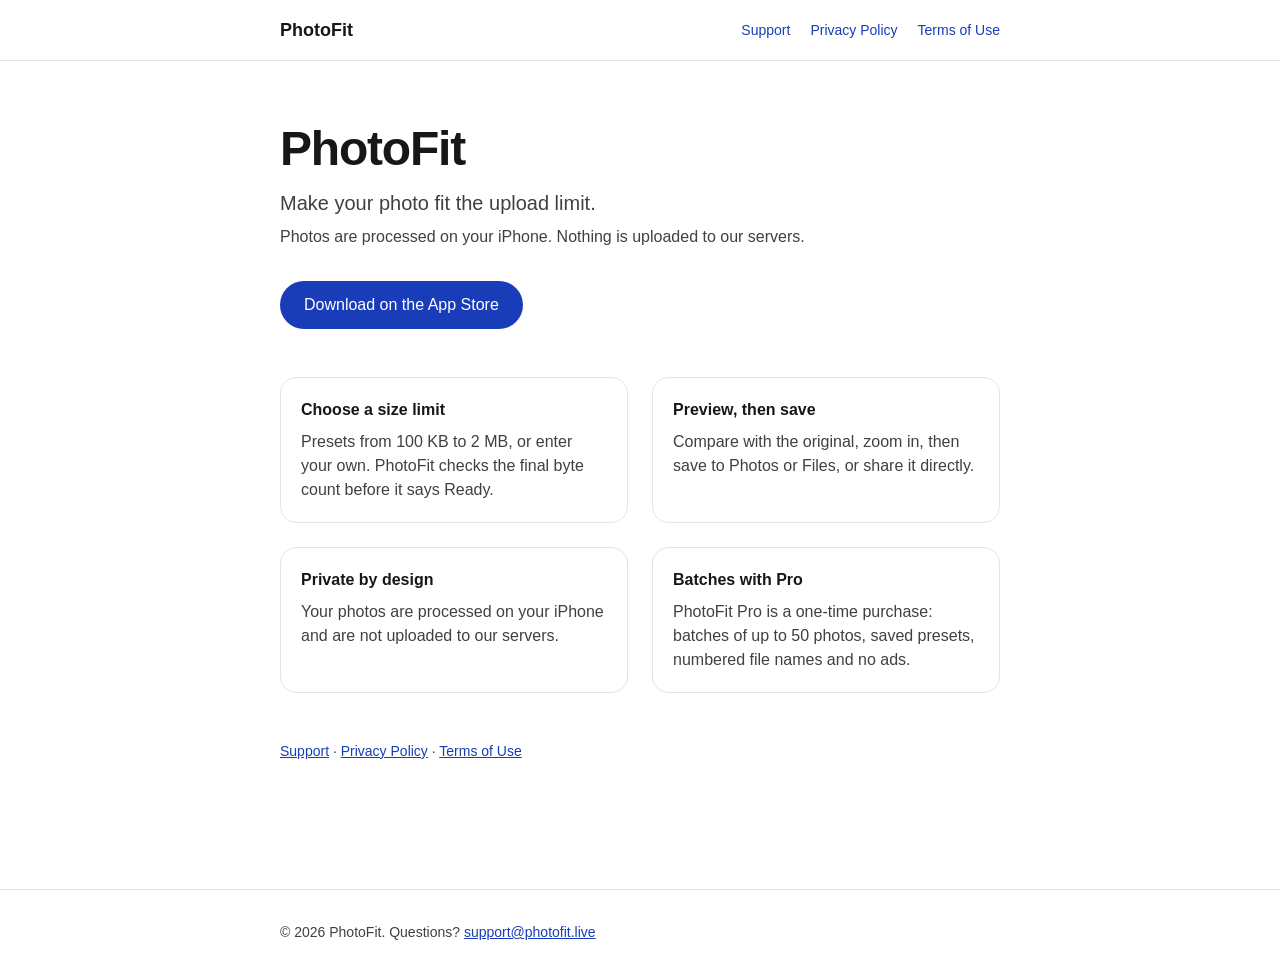
==== index.html @ 5aebe839 "chore: publish PhotoFit site from photofit@7868406 (chore/admob-production)" ====
<!DOCTYPE html><html lang="en"><head><meta charSet="utf-8"/><meta name="viewport" content="width=device-width, initial-scale=1"/><link rel="stylesheet" href="/_next/static/chunks/2-iamkh0mepej.css" data-precedence="next"/><link rel="preload" as="script" fetchPriority="low" href="/_next/static/chunks/310vm2bl3xxpt.js"/><script src="/_next/static/chunks/19mx3mg6lkumu.js" async=""></script><script src="/_next/static/chunks/1rj7ns8rte9vc.js" async=""></script><script src="/_next/static/chunks/0erpg4rnzkm4w.js" async=""></script><script src="/_next/static/chunks/turbopack-1g4yvkg6ged8k.js" async=""></script><script src="/_next/static/chunks/1mpnoxox0-4cg.js" async=""></script><title>PhotoFit — Resize &amp; Compress</title><meta name="description" content="Resize and compress photos on your iPhone to fit any upload limit. Processed on your device."/><script src="/_next/static/chunks/0cz1d0mv5g_q7.js" noModule=""></script></head><body class="bg-white text-neutral-900 antialiased"><div hidden=""><!--$--><!--/$--></div><header class="border-b border-neutral-200"><nav aria-label="Main" class="mx-auto flex max-w-3xl flex-wrap items-center justify-between gap-x-8 gap-y-2 px-6 py-4"><a class="text-lg font-semibold" href="/">PhotoFit</a><ul class="flex flex-wrap gap-x-5 gap-y-1 text-sm"><li><a class="whitespace-nowrap text-blue-800 underline-offset-4 hover:underline" href="/support/">Support</a></li><li><a class="whitespace-nowrap text-blue-800 underline-offset-4 hover:underline" href="/privacy/">Privacy Policy</a></li><li><a class="whitespace-nowrap text-blue-800 underline-offset-4 hover:underline" href="/terms/">Terms of Use</a></li></ul></nav></header><main class="mx-auto max-w-3xl px-6 py-16"><h1 class="text-5xl font-semibold tracking-tight">PhotoFit</h1><p class="mt-4 text-xl text-neutral-700">Make your photo fit the upload limit.</p><p class="mt-2 text-neutral-700">Photos are processed on your iPhone. Nothing is uploaded to our servers.</p><a href="https://apps.apple.com/" class="mt-8 inline-block rounded-full bg-blue-800 px-6 py-3 font-medium text-white hover:bg-blue-900">Download on the App Store</a><ul class="mt-12 grid gap-6 sm:grid-cols-2"><li class="rounded-2xl border border-neutral-200 p-5"><h2 class="font-semibold">Choose a size limit</h2><p class="mt-2 text-neutral-700">Presets from 100 KB to 2 MB, or enter your own. PhotoFit checks the final byte count before it says Ready.</p></li><li class="rounded-2xl border border-neutral-200 p-5"><h2 class="font-semibold">Preview, then save</h2><p class="mt-2 text-neutral-700">Compare with the original, zoom in, then save to Photos or Files, or share it directly.</p></li><li class="rounded-2xl border border-neutral-200 p-5"><h2 class="font-semibold">Private by design</h2><p class="mt-2 text-neutral-700">Your photos are processed on your iPhone and are not uploaded to our servers.</p></li><li class="rounded-2xl border border-neutral-200 p-5"><h2 class="font-semibold">Batches with Pro</h2><p class="mt-2 text-neutral-700">PhotoFit Pro is a one-time purchase: batches of up to 50 photos, saved presets, numbered file names and no ads.</p></li></ul><p class="mt-12 text-sm text-neutral-700"><a class="text-blue-800 underline" href="/support/">Support</a> ·<!-- --> <a class="text-blue-800 underline" href="/privacy/">Privacy Policy</a> ·<!-- --> <a class="text-blue-800 underline" href="/terms/">Terms of Use</a></p></main><!--$--><!--/$--><footer class="mt-16 border-t border-neutral-200"><div class="mx-auto max-w-3xl px-6 py-8 text-sm text-neutral-700"><p>© 2026 <!-- -->PhotoFit<!-- -->. Questions?<!-- --> <a href="mailto:support@photofit.live" class="text-blue-800 underline">support@photofit.live</a></p></div></footer><script src="/_next/static/chunks/310vm2bl3xxpt.js" id="_R_" async=""></script><script>(self.__next_f=self.__next_f||[]).push([0])</script><script>self.__next_f.push([1,"1:\"$Sreact.fragment\"\n2:I[22016,[\"/_next/static/chunks/1mpnoxox0-4cg.js\"],\"\"]\n3:I[39756,[\"/_next/static/chunks/1mpnoxox0-4cg.js\"],\"default\"]\n4:I[37457,[\"/_next/static/chunks/1mpnoxox0-4cg.js\"],\"default\"]\na:I[68027,[\"/_next/static/chunks/1mpnoxox0-4cg.js\"],\"default\",1]\n:HL[\"/_next/static/chunks/2-iamkh0mepej.css\",\"style\"]\n"])</script><script>self.__next_f.push([1,"0:{\"P\":null,\"c\":[\"\",\"\"],\"q\":\"\",\"i\":false,\"f\":[[[\"\",{\"children\":[\"__PAGE__\",{},\"$undefined\",\"$undefined\",4608]},\"$undefined\",\"$undefined\",4624],[[\"$\",\"$1\",\"c\",{\"children\":[[[\"$\",\"link\",\"0\",{\"rel\":\"stylesheet\",\"href\":\"/_next/static/chunks/2-iamkh0mepej.css\",\"precedence\":\"next\",\"crossOrigin\":\"$undefined\",\"nonce\":\"$undefined\"}],[\"$\",\"script\",\"script-0\",{\"src\":\"/_next/static/chunks/1mpnoxox0-4cg.js\",\"async\":true,\"nonce\":\"$undefined\"}]],[\"$\",\"html\",null,{\"lang\":\"en\",\"children\":[\"$\",\"body\",null,{\"className\":\"bg-white text-neutral-900 antialiased\",\"children\":[[\"$\",\"header\",null,{\"className\":\"border-b border-neutral-200\",\"children\":[\"$\",\"nav\",null,{\"aria-label\":\"Main\",\"className\":\"mx-auto flex max-w-3xl flex-wrap items-center justify-between gap-x-8 gap-y-2 px-6 py-4\",\"children\":[[\"$\",\"$L2\",null,{\"href\":\"/\",\"className\":\"text-lg font-semibold\",\"children\":\"PhotoFit\"}],[\"$\",\"ul\",null,{\"className\":\"flex flex-wrap gap-x-5 gap-y-1 text-sm\",\"children\":[[\"$\",\"li\",null,{\"children\":[\"$\",\"$L2\",null,{\"href\":\"/support/\",\"className\":\"whitespace-nowrap text-blue-800 underline-offset-4 hover:underline\",\"children\":\"Support\"}]}],[\"$\",\"li\",null,{\"children\":[\"$\",\"$L2\",null,{\"href\":\"/privacy/\",\"className\":\"whitespace-nowrap text-blue-800 underline-offset-4 hover:underline\",\"children\":\"Privacy Policy\"}]}],[\"$\",\"li\",null,{\"children\":[\"$\",\"$L2\",null,{\"href\":\"/terms/\",\"className\":\"whitespace-nowrap text-blue-800 underline-offset-4 hover:underline\",\"children\":\"Terms of Use\"}]}]]}]]}]}],[\"$\",\"$L3\",null,{\"parallelRouterKey\":\"children\",\"error\":\"$undefined\",\"errorStyles\":\"$undefined\",\"errorScripts\":\"$undefined\",\"template\":[\"$\",\"$L4\",null,{}],\"templateStyles\":\"$undefined\",\"templateScripts\":\"$undefined\",\"notFound\":[[[\"$\",\"title\",null,{\"children\":\"404: This page could not be found.\"}],[\"$\",\"div\",null,{\"style\":{\"fontFamily\":\"system-ui,\\\"Segoe UI\\\",Roboto,Helvetica,Arial,sans-serif,\\\"Apple Color Emoji\\\",\\\"Segoe UI Emoji\\\"\",\"height\":\"100vh\",\"textAlign\":\"center\",\"display\":\"flex\",\"flexDirection\":\"column\",\"alignItems\":\"center\",\"justifyContent\":\"center\"},\"children\":[\"$\",\"div\",null,{\"children\":[[\"$\",\"style\",null,{\"dangerouslySetInnerHTML\":{\"__html\":\"body{color:#000;background:#fff;margin:0}.next-error-h1{border-right:1px solid rgba(0,0,0,.3)}@media (prefers-color-scheme:dark){body{color:#fff;background:#000}.next-error-h1{border-right:1px solid rgba(255,255,255,.3)}}\"}}],[\"$\",\"h1\",null,{\"className\":\"next-error-h1\",\"style\":{\"display\":\"inline-block\",\"margin\":\"0 20px 0 0\",\"padding\":\"0 23px 0 0\",\"fontSize\":24,\"fontWeight\":500,\"verticalAlign\":\"top\",\"lineHeight\":\"49px\"},\"children\":404}],[\"$\",\"div\",null,{\"style\":{\"display\":\"inline-block\"},\"children\":[\"$\",\"h2\",null,{\"style\":{\"fontSize\":14,\"fontWeight\":400,\"lineHeight\":\"49px\",\"margin\":0},\"children\":\"This page could not be found.\"}]}]]}]}]],[]],\"forbidden\":\"$undefined\",\"unauthorized\":\"$undefined\"}],[\"$\",\"footer\",null,{\"className\":\"mt-16 border-t border-neutral-200\",\"children\":[\"$\",\"div\",null,{\"className\":\"mx-auto max-w-3xl px-6 py-8 text-sm text-neutral-700\",\"children\":[\"$\",\"p\",null,{\"children\":[\"© 2026 \",\"PhotoFit\",\". Questions?\",\" \",[\"$\",\"a\",null,{\"href\":\"mailto:support@photofit.live\",\"className\":\"text-blue-800 underline\",\"children\":\"support@photofit.live\"}]]}]}]}]]}]}]]}],{\"children\":[[\"$\",\"$1\",\"c\",{\"children\":[[\"$\",\"main\",null,{\"className\":\"mx-auto max-w-3xl px-6 py-16\",\"children\":[[\"$\",\"h1\",null,{\"className\":\"text-5xl font-semibold tracking-tight\",\"children\":\"PhotoFit\"}],[\"$\",\"p\",null,{\"className\":\"mt-4 text-xl text-neutral-700\",\"children\":\"Make your photo fit the upload limit.\"}],[\"$\",\"p\",null,{\"className\":\"mt-2 text-neutral-700\",\"children\":\"Photos are processed on your iPhone. Nothing is uploaded to our servers.\"}],[\"$\",\"a\",null,{\"href\":\"https://apps.apple.com/\",\"className\":\"mt-8 inline-block rounded-full bg-blue-800 px-6 py-3 font-medium text-white hover:bg-blue-900\",\"children\":\"Download on the App Store\"}],[\"$\",\"ul\",null,{\"className\":\"mt-12 grid gap-6 sm:grid-cols-2\",\"children\":[[\"$\",\"li\",\"Choose a size limit\",{\"className\":\"rounded-2xl border border-neutral-200 p-5\",\"children\":[[\"$\",\"h2\",null,{\"className\":\"font-semibold\",\"children\":\"Choose a size limit\"}],[\"$\",\"p\",null,{\"className\":\"mt-2 text-neutral-700\",\"children\":\"Presets from 100 KB to 2 MB, or enter your own. PhotoFit checks the final byte count before it says Ready.\"}]]}],[\"$\",\"li\",\"Preview, then save\",{\"className\":\"rounded-2xl border border-neutral-200 p-5\",\"children\":[[\"$\",\"h2\",null,{\"className\":\"font-semibold\",\"children\":\"Preview, then save\"}],[\"$\",\"p\",null,{\"className\":\"mt-2 text-neutral-700\",\"children\":\"Compare with the original, zoom in, then save to Photos or Files, or share it directly.\"}]]}],\"$L5\",\"$L6\"]}],\"$L7\"]}],null,\"$L8\"]}],{},null,false,null]},null,false,null],\"$L9\",false]],\"m\":\"$undefined\",\"G\":[\"$a\",[\"$Lb\"]],\"S\":true,\"h\":null,\"r\":\"$undefined\",\"s\":\"$undefined\",\"a\":\"$undefined\",\"l\":\"$undefined\",\"p\":\"$undefined\",\"d\":\"$undefined\",\"b\":\"gCRWqTTCzWtwQ7Av2zcDc\"}\n"])</script><script>self.__next_f.push([1,"c:I[97367,[\"/_next/static/chunks/1mpnoxox0-4cg.js\"],\"OutletBoundary\"]\nd:\"$Sreact.suspense\"\nf:I[97367,[\"/_next/static/chunks/1mpnoxox0-4cg.js\"],\"ViewportBoundary\"]\n11:I[97367,[\"/_next/static/chunks/1mpnoxox0-4cg.js\"],\"MetadataBoundary\"]\n5:[\"$\",\"li\",\"Private by design\",{\"className\":\"rounded-2xl border border-neutral-200 p-5\",\"children\":[[\"$\",\"h2\",null,{\"className\":\"font-semibold\",\"children\":\"Private by design\"}],[\"$\",\"p\",null,{\"className\":\"mt-2 text-neutral-700\",\"children\":\"Your photos are processed on your iPhone and are not uploaded to our servers.\"}]]}]\n6:[\"$\",\"li\",\"Batches with Pro\",{\"className\":\"rounded-2xl border border-neutral-200 p-5\",\"children\":[[\"$\",\"h2\",null,{\"className\":\"font-semibold\",\"children\":\"Batches with Pro\"}],[\"$\",\"p\",null,{\"className\":\"mt-2 text-neutral-700\",\"children\":\"PhotoFit Pro is a one-time purchase: batches of up to 50 photos, saved presets, numbered file names and no ads.\"}]]}]\n7:[\"$\",\"p\",null,{\"className\":\"mt-12 text-sm text-neutral-700\",\"children\":[[\"$\",\"$L2\",null,{\"href\":\"/support/\",\"className\":\"text-blue-800 underline\",\"children\":\"Support\"}],\" ·\",\" \",[\"$\",\"$L2\",null,{\"href\":\"/privacy/\",\"className\":\"text-blue-800 underline\",\"children\":\"Privacy Policy\"}],\" ·\",\" \",[\"$\",\"$L2\",null,{\"href\":\"/terms/\",\"className\":\"text-blue-800 underline\",\"children\":\"Terms of Use\"}]]}]\n8:[\"$\",\"$Lc\",null,{\"children\":[\"$\",\"$d\",null,{\"name\":\"Next.MetadataOutlet\",\"children\":\"$@e\"}]}]\n9:[\"$\",\"$1\",\"h\",{\"children\":[null,[\"$\",\"$Lf\",null,{\"children\":\"$L10\"}],[\"$\",\"div\",null,{\"hidden\":true,\"children\":[\"$\",\"$L11\",null,{\"children\":[\"$\",\"$d\",null,{\"name\":\"Next.Metadata\",\"children\":\"$L12\"}]}]}],null]}]\nb:[\"$\",\"link\",\"0\",{\"rel\":\"stylesheet\",\"href\":\"/_next/static/chunks/2-iamkh0mepej.css\",\"precedence\":\"next\",\"crossOrigin\":\"$undefined\",\"nonce\":\"$undefined\"}]\n"])</script><script>self.__next_f.push([1,"10:[[\"$\",\"meta\",\"0\",{\"charSet\":\"utf-8\"}],[\"$\",\"meta\",\"1\",{\"name\":\"viewport\",\"content\":\"width=device-width, initial-scale=1\"}]]\n"])</script><script>self.__next_f.push([1,"e:null\n12:[[\"$\",\"title\",\"0\",{\"children\":\"PhotoFit — Resize \u0026 Compress\"}],[\"$\",\"meta\",\"1\",{\"name\":\"description\",\"content\":\"Resize and compress photos on your iPhone to fit any upload limit. Processed on your device.\"}]]\n"])</script></body></html>
---- _next/static/chunks/2-iamkh0mepej.css ----
@layer properties{@supports (((-webkit-hyphens:none)) and (not (margin-trim:inline))) or ((-moz-orient:inline) and (not (color:rgb(from red r g b)))){*,:before,:after,::backdrop{--tw-space-y-reverse:0;--tw-border-style:solid;--tw-leading:initial;--tw-font-weight:initial;--tw-tracking:initial}}}@layer theme{:root,:host{--font-sans:-apple-system, BlinkMacSystemFont, "Segoe UI", Roboto, "Helvetica Neue", "Noto Sans", Arial, sans-serif, "Apple Color Emoji", "Segoe UI Emoji", "Segoe UI Symbol", "Noto Color Emoji";--font-mono:ui-monospace, SFMono-Regular, Menlo, Monaco, Consolas, "Liberation Mono", "Courier New", monospace;--color-blue-800:#193cb8;--color-blue-900:#1c398e;--color-neutral-200:#e5e5e5;--color-neutral-700:#404040;--color-neutral-900:#171717;--color-white:#fff;--spacing:.25rem;--container-3xl:48rem;--text-sm:.875rem;--text-sm--line-height:calc(1.25 / .875);--text-lg:1.125rem;--text-lg--line-height:calc(1.75 / 1.125);--text-xl:1.25rem;--text-xl--line-height:calc(1.75 / 1.25);--text-3xl:1.875rem;--text-3xl--line-height:calc(2.25 / 1.875);--text-5xl:3rem;--text-5xl--line-height:1;--font-weight-medium:500;--font-weight-semibold:600;--tracking-tight:-.025em;--leading-relaxed:1.625;--radius-2xl:1rem;--default-font-family:var(--font-sans);--default-mono-font-family:var(--font-mono)}@supports (color:lab(0% 0 0)){:root,:host{--color-blue-800:lab(30.2514% 27.7853 -70.2699);--color-blue-900:lab(26.1542% 15.7545 -51.5504);--color-neutral-200:lab(90.952% 0 -.0000119209);--color-neutral-700:lab(27.036% 0 0);--color-neutral-900:lab(7.78201% -.0000149012 0)}}}@layer base{*,:after,:before,::backdrop{box-sizing:border-box;border:0 solid;margin:0;padding:0}::file-selector-button{box-sizing:border-box;border:0 solid;margin:0;padding:0}html,:host{-webkit-text-size-adjust:100%;tab-size:4;line-height:1.5;font-family:var(--default-font-family,-apple-system, BlinkMacSystemFont, "Segoe UI", Roboto, "Helvetica Neue", "Noto Sans", Arial, sans-serif, "Apple Color Emoji", "Segoe UI Emoji", "Segoe UI Symbol", "Noto Color Emoji");font-feature-settings:var(--default-font-feature-settings,normal);font-variation-settings:var(--default-font-variation-settings,normal);-webkit-tap-highlight-color:transparent}hr{height:0;color:inherit;border-top-width:1px}abbr:where([title]){-webkit-text-decoration:underline dotted;text-decoration:underline dotted}h1,h2,h3,h4,h5,h6{font-size:inherit;font-weight:inherit}a{color:inherit;-webkit-text-decoration:inherit;-webkit-text-decoration:inherit;-webkit-text-decoration:inherit;-webkit-text-decoration:inherit;text-decoration:inherit}b,strong{font-weight:bolder}code,kbd,samp,pre{font-family:var(--default-mono-font-family,ui-monospace, SFMono-Regular, Menlo, Monaco, Consolas, "Liberation Mono", "Courier New", monospace);font-feature-settings:var(--default-mono-font-feature-settings,normal);font-variation-settings:var(--default-mono-font-variation-settings,normal);font-size:1em}small{font-size:80%}sub,sup{vertical-align:baseline;font-size:75%;line-height:0;position:relative}sub{bottom:-.25em}sup{top:-.5em}table{text-indent:0;border-color:inherit;border-collapse:collapse}:-moz-focusring:where(:not(iframe)){outline:auto}progress{vertical-align:baseline}summary{display:list-item}ol,ul,menu{list-style:none}img,svg,video,canvas,audio,iframe,embed,object{vertical-align:middle;display:block}img,video{max-width:100%;height:auto}button,input,select,optgroup,textarea{font:inherit;font-feature-settings:inherit;font-variation-settings:inherit;letter-spacing:inherit;color:inherit;opacity:1;background-color:#0000;border-radius:0}::file-selector-button{font:inherit;font-feature-settings:inherit;font-variation-settings:inherit;letter-spacing:inherit;color:inherit;opacity:1;background-color:#0000;border-radius:0}:where(select:is([multiple],[size])) optgroup{font-weight:bolder}:where(select:is([multiple],[size])) optgroup option{padding-inline-start:20px}::file-selector-button{margin-inline-end:4px}::placeholder{opacity:1}@supports (not ((-webkit-appearance:-apple-pay-button))) or (contain-intrinsic-size:1px){::placeholder{color:currentColor}@supports (color:color-mix(in lab, red, red)){::placeholder{color:color-mix(in oklab, currentcolor 50%, transparent)}}}textarea{resize:vertical}::-webkit-search-decoration{-webkit-appearance:none}::-webkit-date-and-time-value{min-height:1lh;text-align:inherit}::-webkit-datetime-edit{display:inline-flex}::-webkit-datetime-edit-fields-wrapper{padding:0}::-webkit-datetime-edit{padding-block:0}::-webkit-datetime-edit-year-field{padding-block:0}::-webkit-datetime-edit-month-field{padding-block:0}::-webkit-datetime-edit-day-field{padding-block:0}::-webkit-datetime-edit-hour-field{padding-block:0}::-webkit-datetime-edit-minute-field{padding-block:0}::-webkit-datetime-edit-second-field{padding-block:0}::-webkit-datetime-edit-millisecond-field{padding-block:0}::-webkit-datetime-edit-meridiem-field{padding-block:0}::-webkit-calendar-picker-indicator{line-height:1}:-moz-ui-invalid{box-shadow:none}button,input:where([type=button],[type=reset],[type=submit]){appearance:button}::file-selector-button{appearance:button}::-webkit-inner-spin-button{height:auto}::-webkit-outer-spin-button{height:auto}[hidden]:where(:not([hidden=until-found])){display:none!important}}@layer components;@layer utilities{.visible{visibility:visible}.static{position:static}.mx-auto{margin-inline:auto}.mt-2{margin-top:calc(var(--spacing) * 2)}.mt-4{margin-top:calc(var(--spacing) * 4)}.mt-8{margin-top:calc(var(--spacing) * 8)}.mt-12{margin-top:calc(var(--spacing) * 12)}.mt-16{margin-top:calc(var(--spacing) * 16)}.block{display:block}.flex{display:flex}.grid{display:grid}.inline-block{display:inline-block}.max-w-3xl{max-width:var(--container-3xl)}.flex-wrap{flex-wrap:wrap}.items-center{align-items:center}.justify-between{justify-content:space-between}.gap-6{gap:calc(var(--spacing) * 6)}:where(.space-y-6>:not(:last-child)){--tw-space-y-reverse:0;margin-block-start:calc(calc(var(--spacing) * 6) * var(--tw-space-y-reverse));margin-block-end:calc(calc(var(--spacing) * 6) * calc(1 - var(--tw-space-y-reverse)))}.gap-x-5{column-gap:calc(var(--spacing) * 5)}.gap-x-8{column-gap:calc(var(--spacing) * 8)}.gap-y-1{row-gap:var(--spacing)}.gap-y-2{row-gap:calc(var(--spacing) * 2)}.rounded-2xl{border-radius:var(--radius-2xl)}.rounded-full{border-radius:3.40282e38px}.border{border-style:var(--tw-border-style);border-width:1px}.border-t{border-top-style:var(--tw-border-style);border-top-width:1px}.border-b{border-bottom-style:var(--tw-border-style);border-bottom-width:1px}.border-neutral-200{border-color:var(--color-neutral-200)}.bg-blue-800{background-color:var(--color-blue-800)}.bg-white{background-color:var(--color-white)}.p-5{padding:calc(var(--spacing) * 5)}.px-6{padding-inline:calc(var(--spacing) * 6)}.py-3{padding-block:calc(var(--spacing) * 3)}.py-4{padding-block:calc(var(--spacing) * 4)}.py-8{padding-block:calc(var(--spacing) * 8)}.py-12{padding-block:calc(var(--spacing) * 12)}.py-16{padding-block:calc(var(--spacing) * 16)}.text-3xl{font-size:var(--text-3xl);line-height:var(--tw-leading,var(--text-3xl--line-height))}.text-5xl{font-size:var(--text-5xl);line-height:var(--tw-leading,var(--text-5xl--line-height))}.text-lg{font-size:var(--text-lg);line-height:var(--tw-leading,var(--text-lg--line-height))}.text-sm{font-size:var(--text-sm);line-height:var(--tw-leading,var(--text-sm--line-height))}.text-xl{font-size:var(--text-xl);line-height:var(--tw-leading,var(--text-xl--line-height))}.leading-relaxed{--tw-leading:var(--leading-relaxed);line-height:var(--leading-relaxed)}.font-medium{--tw-font-weight:var(--font-weight-medium);font-weight:var(--font-weight-medium)}.font-semibold{--tw-font-weight:var(--font-weight-semibold);font-weight:var(--font-weight-semibold)}.tracking-tight{--tw-tracking:var(--tracking-tight);letter-spacing:var(--tracking-tight)}.whitespace-nowrap{white-space:nowrap}.text-blue-800{color:var(--color-blue-800)}.text-neutral-700{color:var(--color-neutral-700)}.text-neutral-900{color:var(--color-neutral-900)}.text-white{color:var(--color-white)}.underline{text-decoration-line:underline}.underline-offset-4{text-underline-offset:4px}.antialiased{-webkit-font-smoothing:antialiased;-moz-osx-font-smoothing:grayscale}@media (hover:hover){.hover\:bg-blue-900:hover{background-color:var(--color-blue-900)}.hover\:underline:hover{text-decoration-line:underline}}@media (min-width:40rem){.sm\:grid-cols-2{grid-template-columns:repeat(2,minmax(0,1fr))}}.\[\&_a\]\:text-blue-800 a{color:var(--color-blue-800)}.\[\&_a\]\:underline a{text-decoration-line:underline}.\[\&_h2\]\:mt-10 h2{margin-top:calc(var(--spacing) * 10)}.\[\&_h2\]\:text-xl h2{font-size:var(--text-xl);line-height:var(--tw-leading,var(--text-xl--line-height))}.\[\&_h2\]\:font-semibold h2{--tw-font-weight:var(--font-weight-semibold);font-weight:var(--font-weight-semibold)}.\[\&_ul\]\:list-disc ul{list-style-type:disc}:where(.\[\&_ul\]\:space-y-2 ul>:not(:last-child)){--tw-space-y-reverse:0;margin-block-start:calc(calc(var(--spacing) * 2) * var(--tw-space-y-reverse));margin-block-end:calc(calc(var(--spacing) * 2) * calc(1 - var(--tw-space-y-reverse)))}.\[\&_ul\]\:pl-6 ul{padding-left:calc(var(--spacing) * 6)}}@property --tw-space-y-reverse{syntax:"*";inherits:false;initial-value:0}@property --tw-border-style{syntax:"*";inherits:false;initial-value:solid}@property --tw-leading{syntax:"*";inherits:false}@property --tw-font-weight{syntax:"*";inherits:false}@property --tw-tracking{syntax:"*";inherits:false}
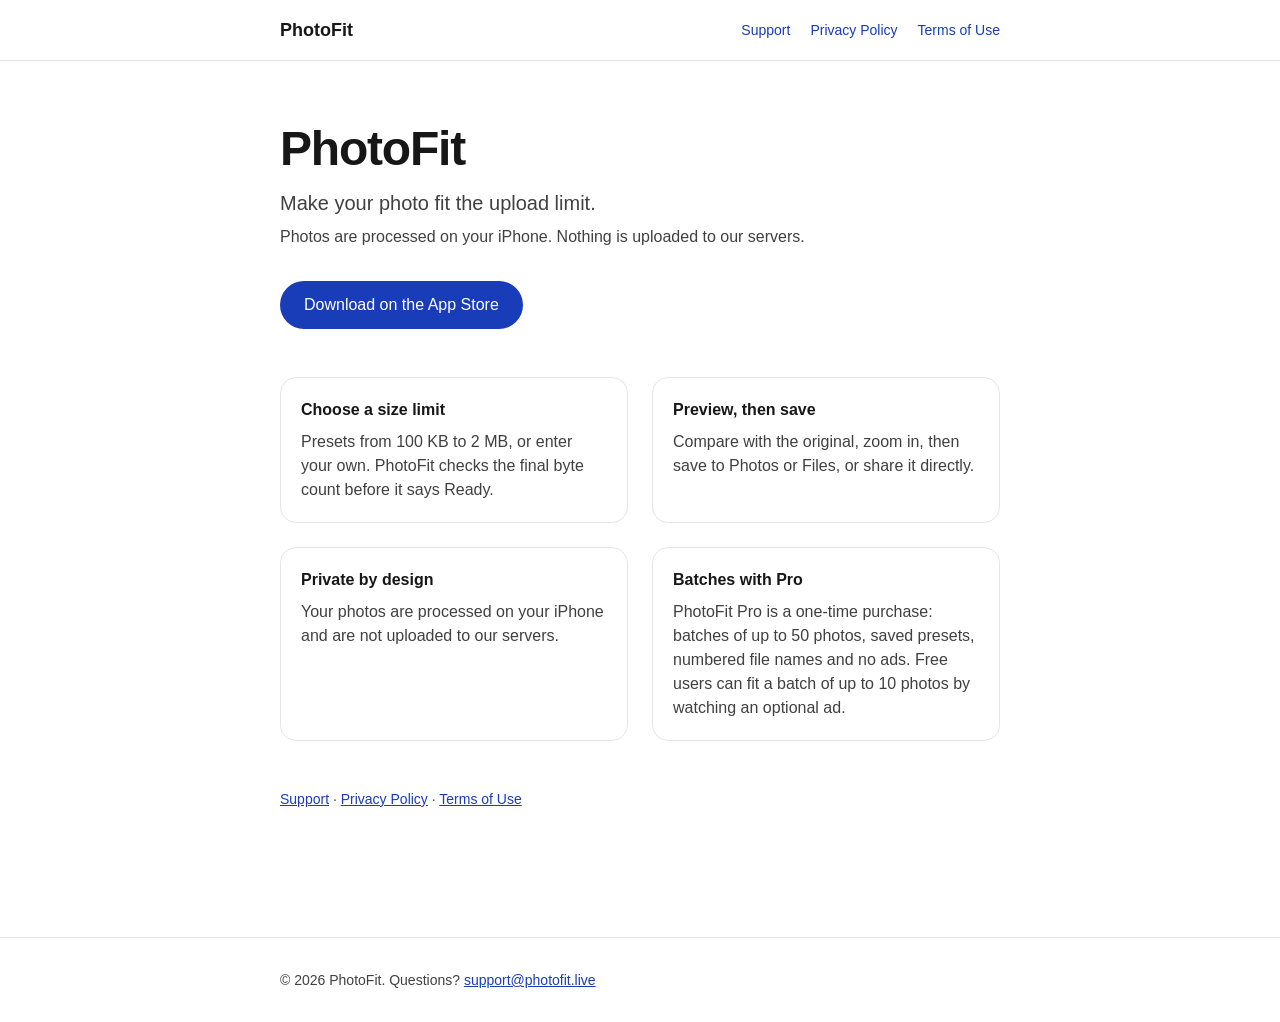
==== commit 2f40057d: "chore: publish PhotoFit site from photofit@3467d65 (main)" ====
--- a/index.html
+++ b/index.html
@@ -1 +1 @@
-<!DOCTYPE html><html lang="en"><head><meta charSet="utf-8"/><meta name="viewport" content="width=device-width, initial-scale=1"/><link rel="stylesheet" href="/_next/static/chunks/2-iamkh0mepej.css" data-precedence="next"/><link rel="preload" as="script" fetchPriority="low" href="/_next/static/chunks/310vm2bl3xxpt.js"/><script src="/_next/static/chunks/19mx3mg6lkumu.js" async=""></script><script src="/_next/static/chunks/1rj7ns8rte9vc.js" async=""></script><script src="/_next/static/chunks/0erpg4rnzkm4w.js" async=""></script><script src="/_next/static/chunks/turbopack-1g4yvkg6ged8k.js" async=""></script><script src="/_next/static/chunks/1mpnoxox0-4cg.js" async=""></script><title>PhotoFit — Resize &amp; Compress</title><meta name="description" content="Resize and compress photos on your iPhone to fit any upload limit. Processed on your device."/><script src="/_next/static/chunks/0cz1d0mv5g_q7.js" noModule=""></script></head><body class="bg-white text-neutral-900 antialiased"><div hidden=""><!--$--><!--/$--></div><header class="border-b border-neutral-200"><nav aria-label="Main" class="mx-auto flex max-w-3xl flex-wrap items-center justify-between gap-x-8 gap-y-2 px-6 py-4"><a class="text-lg font-semibold" href="/">PhotoFit</a><ul class="flex flex-wrap gap-x-5 gap-y-1 text-sm"><li><a class="whitespace-nowrap text-blue-800 underline-offset-4 hover:underline" href="/support/">Support</a></li><li><a class="whitespace-nowrap text-blue-800 underline-offset-4 hover:underline" href="/privacy/">Privacy Policy</a></li><li><a class="whitespace-nowrap text-blue-800 underline-offset-4 hover:underline" href="/terms/">Terms of Use</a></li></ul></nav></header><main class="mx-auto max-w-3xl px-6 py-16"><h1 class="text-5xl font-semibold tracking-tight">PhotoFit</h1><p class="mt-4 text-xl text-neutral-700">Make your photo fit the upload limit.</p><p class="mt-2 text-neutral-700">Photos are processed on your iPhone. Nothing is uploaded to our servers.</p><a href="https://apps.apple.com/" class="mt-8 inline-block rounded-full bg-blue-800 px-6 py-3 font-medium text-white hover:bg-blue-900">Download on the App Store</a><ul class="mt-12 grid gap-6 sm:grid-cols-2"><li class="rounded-2xl border border-neutral-200 p-5"><h2 class="font-semibold">Choose a size limit</h2><p class="mt-2 text-neutral-700">Presets from 100 KB to 2 MB, or enter your own. PhotoFit checks the final byte count before it says Ready.</p></li><li class="rounded-2xl border border-neutral-200 p-5"><h2 class="font-semibold">Preview, then save</h2><p class="mt-2 text-neutral-700">Compare with the original, zoom in, then save to Photos or Files, or share it directly.</p></li><li class="rounded-2xl border border-neutral-200 p-5"><h2 class="font-semibold">Private by design</h2><p class="mt-2 text-neutral-700">Your photos are processed on your iPhone and are not uploaded to our servers.</p></li><li class="rounded-2xl border border-neutral-200 p-5"><h2 class="font-semibold">Batches with Pro</h2><p class="mt-2 text-neutral-700">PhotoFit Pro is a one-time purchase: batches of up to 50 photos, saved presets, numbered file names and no ads.</p></li></ul><p class="mt-12 text-sm text-neutral-700"><a class="text-blue-800 underline" href="/support/">Support</a> ·<!-- --> <a class="text-blue-800 underline" href="/privacy/">Privacy Policy</a> ·<!-- --> <a class="text-blue-800 underline" href="/terms/">Terms of Use</a></p></main><!--$--><!--/$--><footer class="mt-16 border-t border-neutral-200"><div class="mx-auto max-w-3xl px-6 py-8 text-sm text-neutral-700"><p>© 2026 <!-- -->PhotoFit<!-- -->. Questions?<!-- --> <a href="mailto:support@photofit.live" class="text-blue-800 underline">support@photofit.live</a></p></div></footer><script src="/_next/static/chunks/310vm2bl3xxpt.js" id="_R_" async=""></script><script>(self.__next_f=self.__next_f||[]).push([0])</script><script>self.__next_f.push([1,"1:\"$Sreact.fragment\"\n2:I[22016,[\"/_next/static/chunks/1mpnoxox0-4cg.js\"],\"\"]\n3:I[39756,[\"/_next/static/chunks/1mpnoxox0-4cg.js\"],\"default\"]\n4:I[37457,[\"/_next/static/chunks/1mpnoxox0-4cg.js\"],\"default\"]\na:I[68027,[\"/_next/static/chunks/1mpnoxox0-4cg.js\"],\"default\",1]\n:HL[\"/_next/static/chunks/2-iamkh0mepej.css\",\"style\"]\n"])</script><script>self.__next_f.push([1,"0:{\"P\":null,\"c\":[\"\",\"\"],\"q\":\"\",\"i\":false,\"f\":[[[\"\",{\"children\":[\"__PAGE__\",{},\"$undefined\",\"$undefined\",4608]},\"$undefined\",\"$undefined\",4624],[[\"$\",\"$1\",\"c\",{\"children\":[[[\"$\",\"link\",\"0\",{\"rel\":\"stylesheet\",\"href\":\"/_next/static/chunks/2-iamkh0mepej.css\",\"precedence\":\"next\",\"crossOrigin\":\"$undefined\",\"nonce\":\"$undefined\"}],[\"$\",\"script\",\"script-0\",{\"src\":\"/_next/static/chunks/1mpnoxox0-4cg.js\",\"async\":true,\"nonce\":\"$undefined\"}]],[\"$\",\"html\",null,{\"lang\":\"en\",\"children\":[\"$\",\"body\",null,{\"className\":\"bg-white text-neutral-900 antialiased\",\"children\":[[\"$\",\"header\",null,{\"className\":\"border-b border-neutral-200\",\"children\":[\"$\",\"nav\",null,{\"aria-label\":\"Main\",\"className\":\"mx-auto flex max-w-3xl flex-wrap items-center justify-between gap-x-8 gap-y-2 px-6 py-4\",\"children\":[[\"$\",\"$L2\",null,{\"href\":\"/\",\"className\":\"text-lg font-semibold\",\"children\":\"PhotoFit\"}],[\"$\",\"ul\",null,{\"className\":\"flex flex-wrap gap-x-5 gap-y-1 text-sm\",\"children\":[[\"$\",\"li\",null,{\"children\":[\"$\",\"$L2\",null,{\"href\":\"/support/\",\"className\":\"whitespace-nowrap text-blue-800 underline-offset-4 hover:underline\",\"children\":\"Support\"}]}],[\"$\",\"li\",null,{\"children\":[\"$\",\"$L2\",null,{\"href\":\"/privacy/\",\"className\":\"whitespace-nowrap text-blue-800 underline-offset-4 hover:underline\",\"children\":\"Privacy Policy\"}]}],[\"$\",\"li\",null,{\"children\":[\"$\",\"$L2\",null,{\"href\":\"/terms/\",\"className\":\"whitespace-nowrap text-blue-800 underline-offset-4 hover:underline\",\"children\":\"Terms of Use\"}]}]]}]]}]}],[\"$\",\"$L3\",null,{\"parallelRouterKey\":\"children\",\"error\":\"$undefined\",\"errorStyles\":\"$undefined\",\"errorScripts\":\"$undefined\",\"template\":[\"$\",\"$L4\",null,{}],\"templateStyles\":\"$undefined\",\"templateScripts\":\"$undefined\",\"notFound\":[[[\"$\",\"title\",null,{\"children\":\"404: This page could not be found.\"}],[\"$\",\"div\",null,{\"style\":{\"fontFamily\":\"system-ui,\\\"Segoe UI\\\",Roboto,Helvetica,Arial,sans-serif,\\\"Apple Color Emoji\\\",\\\"Segoe UI Emoji\\\"\",\"height\":\"100vh\",\"textAlign\":\"center\",\"display\":\"flex\",\"flexDirection\":\"column\",\"alignItems\":\"center\",\"justifyContent\":\"center\"},\"children\":[\"$\",\"div\",null,{\"children\":[[\"$\",\"style\",null,{\"dangerouslySetInnerHTML\":{\"__html\":\"body{color:#000;background:#fff;margin:0}.next-error-h1{border-right:1px solid rgba(0,0,0,.3)}@media (prefers-color-scheme:dark){body{color:#fff;background:#000}.next-error-h1{border-right:1px solid rgba(255,255,255,.3)}}\"}}],[\"$\",\"h1\",null,{\"className\":\"next-error-h1\",\"style\":{\"display\":\"inline-block\",\"margin\":\"0 20px 0 0\",\"padding\":\"0 23px 0 0\",\"fontSize\":24,\"fontWeight\":500,\"verticalAlign\":\"top\",\"lineHeight\":\"49px\"},\"children\":404}],[\"$\",\"div\",null,{\"style\":{\"display\":\"inline-block\"},\"children\":[\"$\",\"h2\",null,{\"style\":{\"fontSize\":14,\"fontWeight\":400,\"lineHeight\":\"49px\",\"margin\":0},\"children\":\"This page could not be found.\"}]}]]}]}]],[]],\"forbidden\":\"$undefined\",\"unauthorized\":\"$undefined\"}],[\"$\",\"footer\",null,{\"className\":\"mt-16 border-t border-neutral-200\",\"children\":[\"$\",\"div\",null,{\"className\":\"mx-auto max-w-3xl px-6 py-8 text-sm text-neutral-700\",\"children\":[\"$\",\"p\",null,{\"children\":[\"© 2026 \",\"PhotoFit\",\". Questions?\",\" \",[\"$\",\"a\",null,{\"href\":\"mailto:support@photofit.live\",\"className\":\"text-blue-800 underline\",\"children\":\"support@photofit.live\"}]]}]}]}]]}]}]]}],{\"children\":[[\"$\",\"$1\",\"c\",{\"children\":[[\"$\",\"main\",null,{\"className\":\"mx-auto max-w-3xl px-6 py-16\",\"children\":[[\"$\",\"h1\",null,{\"className\":\"text-5xl font-semibold tracking-tight\",\"children\":\"PhotoFit\"}],[\"$\",\"p\",null,{\"className\":\"mt-4 text-xl text-neutral-700\",\"children\":\"Make your photo fit the upload limit.\"}],[\"$\",\"p\",null,{\"className\":\"mt-2 text-neutral-700\",\"children\":\"Photos are processed on your iPhone. Nothing is uploaded to our servers.\"}],[\"$\",\"a\",null,{\"href\":\"https://apps.apple.com/\",\"className\":\"mt-8 inline-block rounded-full bg-blue-800 px-6 py-3 font-medium text-white hover:bg-blue-900\",\"children\":\"Download on the App Store\"}],[\"$\",\"ul\",null,{\"className\":\"mt-12 grid gap-6 sm:grid-cols-2\",\"children\":[[\"$\",\"li\",\"Choose a size limit\",{\"className\":\"rounded-2xl border border-neutral-200 p-5\",\"children\":[[\"$\",\"h2\",null,{\"className\":\"font-semibold\",\"children\":\"Choose a size limit\"}],[\"$\",\"p\",null,{\"className\":\"mt-2 text-neutral-700\",\"children\":\"Presets from 100 KB to 2 MB, or enter your own. PhotoFit checks the final byte count before it says Ready.\"}]]}],[\"$\",\"li\",\"Preview, then save\",{\"className\":\"rounded-2xl border border-neutral-200 p-5\",\"children\":[[\"$\",\"h2\",null,{\"className\":\"font-semibold\",\"children\":\"Preview, then save\"}],[\"$\",\"p\",null,{\"className\":\"mt-2 text-neutral-700\",\"children\":\"Compare with the original, zoom in, then save to Photos or Files, or share it directly.\"}]]}],\"$L5\",\"$L6\"]}],\"$L7\"]}],null,\"$L8\"]}],{},null,false,null]},null,false,null],\"$L9\",false]],\"m\":\"$undefined\",\"G\":[\"$a\",[\"$Lb\"]],\"S\":true,\"h\":null,\"r\":\"$undefined\",\"s\":\"$undefined\",\"a\":\"$undefined\",\"l\":\"$undefined\",\"p\":\"$undefined\",\"d\":\"$undefined\",\"b\":\"gCRWqTTCzWtwQ7Av2zcDc\"}\n"])</script><script>self.__next_f.push([1,"c:I[97367,[\"/_next/static/chunks/1mpnoxox0-4cg.js\"],\"OutletBoundary\"]\nd:\"$Sreact.suspense\"\nf:I[97367,[\"/_next/static/chunks/1mpnoxox0-4cg.js\"],\"ViewportBoundary\"]\n11:I[97367,[\"/_next/static/chunks/1mpnoxox0-4cg.js\"],\"MetadataBoundary\"]\n5:[\"$\",\"li\",\"Private by design\",{\"className\":\"rounded-2xl border border-neutral-200 p-5\",\"children\":[[\"$\",\"h2\",null,{\"className\":\"font-semibold\",\"children\":\"Private by design\"}],[\"$\",\"p\",null,{\"className\":\"mt-2 text-neutral-700\",\"children\":\"Your photos are processed on your iPhone and are not uploaded to our servers.\"}]]}]\n6:[\"$\",\"li\",\"Batches with Pro\",{\"className\":\"rounded-2xl border border-neutral-200 p-5\",\"children\":[[\"$\",\"h2\",null,{\"className\":\"font-semibold\",\"children\":\"Batches with Pro\"}],[\"$\",\"p\",null,{\"className\":\"mt-2 text-neutral-700\",\"children\":\"PhotoFit Pro is a one-time purchase: batches of up to 50 photos, saved presets, numbered file names and no ads.\"}]]}]\n7:[\"$\",\"p\",null,{\"className\":\"mt-12 text-sm text-neutral-700\",\"children\":[[\"$\",\"$L2\",null,{\"href\":\"/support/\",\"className\":\"text-blue-800 underline\",\"children\":\"Support\"}],\" ·\",\" \",[\"$\",\"$L2\",null,{\"href\":\"/privacy/\",\"className\":\"text-blue-800 underline\",\"children\":\"Privacy Policy\"}],\" ·\",\" \",[\"$\",\"$L2\",null,{\"href\":\"/terms/\",\"className\":\"text-blue-800 underline\",\"children\":\"Terms of Use\"}]]}]\n8:[\"$\",\"$Lc\",null,{\"children\":[\"$\",\"$d\",null,{\"name\":\"Next.MetadataOutlet\",\"children\":\"$@e\"}]}]\n9:[\"$\",\"$1\",\"h\",{\"children\":[null,[\"$\",\"$Lf\",null,{\"children\":\"$L10\"}],[\"$\",\"div\",null,{\"hidden\":true,\"children\":[\"$\",\"$L11\",null,{\"children\":[\"$\",\"$d\",null,{\"name\":\"Next.Metadata\",\"children\":\"$L12\"}]}]}],null]}]\nb:[\"$\",\"link\",\"0\",{\"rel\":\"stylesheet\",\"href\":\"/_next/static/chunks/2-iamkh0mepej.css\",\"precedence\":\"next\",\"crossOrigin\":\"$undefined\",\"nonce\":\"$undefined\"}]\n"])</script><script>self.__next_f.push([1,"10:[[\"$\",\"meta\",\"0\",{\"charSet\":\"utf-8\"}],[\"$\",\"meta\",\"1\",{\"name\":\"viewport\",\"content\":\"width=device-width, initial-scale=1\"}]]\n"])</script><script>self.__next_f.push([1,"e:null\n12:[[\"$\",\"title\",\"0\",{\"children\":\"PhotoFit — Resize \u0026 Compress\"}],[\"$\",\"meta\",\"1\",{\"name\":\"description\",\"content\":\"Resize and compress photos on your iPhone to fit any upload limit. Processed on your device.\"}]]\n"])</script></body></html>+<!DOCTYPE html><html lang="en"><head><meta charSet="utf-8"/><meta name="viewport" content="width=device-width, initial-scale=1"/><link rel="stylesheet" href="/_next/static/chunks/2-iamkh0mepej.css" data-precedence="next"/><link rel="preload" as="script" fetchPriority="low" href="/_next/static/chunks/310vm2bl3xxpt.js"/><script src="/_next/static/chunks/19mx3mg6lkumu.js" async=""></script><script src="/_next/static/chunks/1rj7ns8rte9vc.js" async=""></script><script src="/_next/static/chunks/0erpg4rnzkm4w.js" async=""></script><script src="/_next/static/chunks/turbopack-1g4yvkg6ged8k.js" async=""></script><script src="/_next/static/chunks/1mpnoxox0-4cg.js" async=""></script><title>PhotoFit — Resize &amp; Compress</title><meta name="description" content="Resize and compress photos on your iPhone to fit any upload limit. Processed on your device."/><script src="/_next/static/chunks/0cz1d0mv5g_q7.js" noModule=""></script></head><body class="bg-white text-neutral-900 antialiased"><div hidden=""><!--$--><!--/$--></div><header class="border-b border-neutral-200"><nav aria-label="Main" class="mx-auto flex max-w-3xl flex-wrap items-center justify-between gap-x-8 gap-y-2 px-6 py-4"><a class="text-lg font-semibold" href="/">PhotoFit</a><ul class="flex flex-wrap gap-x-5 gap-y-1 text-sm"><li><a class="whitespace-nowrap text-blue-800 underline-offset-4 hover:underline" href="/support/">Support</a></li><li><a class="whitespace-nowrap text-blue-800 underline-offset-4 hover:underline" href="/privacy/">Privacy Policy</a></li><li><a class="whitespace-nowrap text-blue-800 underline-offset-4 hover:underline" href="/terms/">Terms of Use</a></li></ul></nav></header><main class="mx-auto max-w-3xl px-6 py-16"><h1 class="text-5xl font-semibold tracking-tight">PhotoFit</h1><p class="mt-4 text-xl text-neutral-700">Make your photo fit the upload limit.</p><p class="mt-2 text-neutral-700">Photos are processed on your iPhone. Nothing is uploaded to our servers.</p><a href="https://apps.apple.com/app/id6818913809" class="mt-8 inline-block rounded-full bg-blue-800 px-6 py-3 font-medium text-white hover:bg-blue-900">Download on the App Store</a><ul class="mt-12 grid gap-6 sm:grid-cols-2"><li class="rounded-2xl border border-neutral-200 p-5"><h2 class="font-semibold">Choose a size limit</h2><p class="mt-2 text-neutral-700">Presets from 100 KB to 2 MB, or enter your own. PhotoFit checks the final byte count before it says Ready.</p></li><li class="rounded-2xl border border-neutral-200 p-5"><h2 class="font-semibold">Preview, then save</h2><p class="mt-2 text-neutral-700">Compare with the original, zoom in, then save to Photos or Files, or share it directly.</p></li><li class="rounded-2xl border border-neutral-200 p-5"><h2 class="font-semibold">Private by design</h2><p class="mt-2 text-neutral-700">Your photos are processed on your iPhone and are not uploaded to our servers.</p></li><li class="rounded-2xl border border-neutral-200 p-5"><h2 class="font-semibold">Batches with Pro</h2><p class="mt-2 text-neutral-700">PhotoFit Pro is a one-time purchase: batches of up to 50 photos, saved presets, numbered file names and no ads. Free users can fit a batch of up to 10 photos by watching an optional ad.</p></li></ul><p class="mt-12 text-sm text-neutral-700"><a class="text-blue-800 underline" href="/support/">Support</a> ·<!-- --> <a class="text-blue-800 underline" href="/privacy/">Privacy Policy</a> ·<!-- --> <a class="text-blue-800 underline" href="/terms/">Terms of Use</a></p></main><!--$--><!--/$--><footer class="mt-16 border-t border-neutral-200"><div class="mx-auto max-w-3xl px-6 py-8 text-sm text-neutral-700"><p>© 2026 <!-- -->PhotoFit<!-- -->. Questions?<!-- --> <a href="mailto:support@photofit.live" class="text-blue-800 underline">support@photofit.live</a></p></div></footer><script src="/_next/static/chunks/310vm2bl3xxpt.js" id="_R_" async=""></script><script>(self.__next_f=self.__next_f||[]).push([0])</script><script>self.__next_f.push([1,"1:\"$Sreact.fragment\"\n2:I[22016,[\"/_next/static/chunks/1mpnoxox0-4cg.js\"],\"\"]\n3:I[39756,[\"/_next/static/chunks/1mpnoxox0-4cg.js\"],\"default\"]\n4:I[37457,[\"/_next/static/chunks/1mpnoxox0-4cg.js\"],\"default\"]\nb:I[68027,[\"/_next/static/chunks/1mpnoxox0-4cg.js\"],\"default\",1]\n:HL[\"/_next/static/chunks/2-iamkh0mepej.css\",\"style\"]\n"])</script><script>self.__next_f.push([1,"0:{\"P\":null,\"c\":[\"\",\"\"],\"q\":\"\",\"i\":false,\"f\":[[[\"\",{\"children\":[\"__PAGE__\",{},\"$undefined\",\"$undefined\",4608]},\"$undefined\",\"$undefined\",4624],[[\"$\",\"$1\",\"c\",{\"children\":[[[\"$\",\"link\",\"0\",{\"rel\":\"stylesheet\",\"href\":\"/_next/static/chunks/2-iamkh0mepej.css\",\"precedence\":\"next\",\"crossOrigin\":\"$undefined\",\"nonce\":\"$undefined\"}],[\"$\",\"script\",\"script-0\",{\"src\":\"/_next/static/chunks/1mpnoxox0-4cg.js\",\"async\":true,\"nonce\":\"$undefined\"}]],[\"$\",\"html\",null,{\"lang\":\"en\",\"children\":[\"$\",\"body\",null,{\"className\":\"bg-white text-neutral-900 antialiased\",\"children\":[[\"$\",\"header\",null,{\"className\":\"border-b border-neutral-200\",\"children\":[\"$\",\"nav\",null,{\"aria-label\":\"Main\",\"className\":\"mx-auto flex max-w-3xl flex-wrap items-center justify-between gap-x-8 gap-y-2 px-6 py-4\",\"children\":[[\"$\",\"$L2\",null,{\"href\":\"/\",\"className\":\"text-lg font-semibold\",\"children\":\"PhotoFit\"}],[\"$\",\"ul\",null,{\"className\":\"flex flex-wrap gap-x-5 gap-y-1 text-sm\",\"children\":[[\"$\",\"li\",null,{\"children\":[\"$\",\"$L2\",null,{\"href\":\"/support/\",\"className\":\"whitespace-nowrap text-blue-800 underline-offset-4 hover:underline\",\"children\":\"Support\"}]}],[\"$\",\"li\",null,{\"children\":[\"$\",\"$L2\",null,{\"href\":\"/privacy/\",\"className\":\"whitespace-nowrap text-blue-800 underline-offset-4 hover:underline\",\"children\":\"Privacy Policy\"}]}],[\"$\",\"li\",null,{\"children\":[\"$\",\"$L2\",null,{\"href\":\"/terms/\",\"className\":\"whitespace-nowrap text-blue-800 underline-offset-4 hover:underline\",\"children\":\"Terms of Use\"}]}]]}]]}]}],[\"$\",\"$L3\",null,{\"parallelRouterKey\":\"children\",\"error\":\"$undefined\",\"errorStyles\":\"$undefined\",\"errorScripts\":\"$undefined\",\"template\":[\"$\",\"$L4\",null,{}],\"templateStyles\":\"$undefined\",\"templateScripts\":\"$undefined\",\"notFound\":[[[\"$\",\"title\",null,{\"children\":\"404: This page could not be found.\"}],[\"$\",\"div\",null,{\"style\":{\"fontFamily\":\"system-ui,\\\"Segoe UI\\\",Roboto,Helvetica,Arial,sans-serif,\\\"Apple Color Emoji\\\",\\\"Segoe UI Emoji\\\"\",\"height\":\"100vh\",\"textAlign\":\"center\",\"display\":\"flex\",\"flexDirection\":\"column\",\"alignItems\":\"center\",\"justifyContent\":\"center\"},\"children\":[\"$\",\"div\",null,{\"children\":[[\"$\",\"style\",null,{\"dangerouslySetInnerHTML\":{\"__html\":\"body{color:#000;background:#fff;margin:0}.next-error-h1{border-right:1px solid rgba(0,0,0,.3)}@media (prefers-color-scheme:dark){body{color:#fff;background:#000}.next-error-h1{border-right:1px solid rgba(255,255,255,.3)}}\"}}],[\"$\",\"h1\",null,{\"className\":\"next-error-h1\",\"style\":{\"display\":\"inline-block\",\"margin\":\"0 20px 0 0\",\"padding\":\"0 23px 0 0\",\"fontSize\":24,\"fontWeight\":500,\"verticalAlign\":\"top\",\"lineHeight\":\"49px\"},\"children\":404}],[\"$\",\"div\",null,{\"style\":{\"display\":\"inline-block\"},\"children\":[\"$\",\"h2\",null,{\"style\":{\"fontSize\":14,\"fontWeight\":400,\"lineHeight\":\"49px\",\"margin\":0},\"children\":\"This page could not be found.\"}]}]]}]}]],[]],\"forbidden\":\"$undefined\",\"unauthorized\":\"$undefined\"}],[\"$\",\"footer\",null,{\"className\":\"mt-16 border-t border-neutral-200\",\"children\":[\"$\",\"div\",null,{\"className\":\"mx-auto max-w-3xl px-6 py-8 text-sm text-neutral-700\",\"children\":[\"$\",\"p\",null,{\"children\":[\"© 2026 \",\"PhotoFit\",\". Questions?\",\" \",[\"$\",\"a\",null,{\"href\":\"mailto:support@photofit.live\",\"className\":\"text-blue-800 underline\",\"children\":\"support@photofit.live\"}]]}]}]}]]}]}]]}],{\"children\":[[\"$\",\"$1\",\"c\",{\"children\":[[\"$\",\"main\",null,{\"className\":\"mx-auto max-w-3xl px-6 py-16\",\"children\":[[\"$\",\"h1\",null,{\"className\":\"text-5xl font-semibold tracking-tight\",\"children\":\"PhotoFit\"}],[\"$\",\"p\",null,{\"className\":\"mt-4 text-xl text-neutral-700\",\"children\":\"Make your photo fit the upload limit.\"}],[\"$\",\"p\",null,{\"className\":\"mt-2 text-neutral-700\",\"children\":\"Photos are processed on your iPhone. Nothing is uploaded to our servers.\"}],[\"$\",\"a\",null,{\"href\":\"https://apps.apple.com/app/id6818913809\",\"className\":\"mt-8 inline-block rounded-full bg-blue-800 px-6 py-3 font-medium text-white hover:bg-blue-900\",\"children\":\"Download on the App Store\"}],[\"$\",\"ul\",null,{\"className\":\"mt-12 grid gap-6 sm:grid-cols-2\",\"children\":[[\"$\",\"li\",\"Choose a size limit\",{\"className\":\"rounded-2xl border border-neutral-200 p-5\",\"children\":[[\"$\",\"h2\",null,{\"className\":\"font-semibold\",\"children\":\"Choose a size limit\"}],[\"$\",\"p\",null,{\"className\":\"mt-2 text-neutral-700\",\"children\":\"Presets from 100 KB to 2 MB, or enter your own. PhotoFit checks the final byte count before it says Ready.\"}]]}],[\"$\",\"li\",\"Preview, then save\",{\"className\":\"rounded-2xl border border-neutral-200 p-5\",\"children\":[[\"$\",\"h2\",null,{\"className\":\"font-semibold\",\"children\":\"Preview, then save\"}],\"$L5\"]}],\"$L6\",\"$L7\"]}],\"$L8\"]}],null,\"$L9\"]}],{},null,false,null]},null,false,null],\"$La\",false]],\"m\":\"$undefined\",\"G\":[\"$b\",[\"$Lc\"]],\"S\":true,\"h\":null,\"r\":\"$undefined\",\"s\":\"$undefined\",\"a\":\"$undefined\",\"l\":\"$undefined\",\"p\":\"$undefined\",\"d\":\"$undefined\",\"b\":\"DSYpb7-q0Zrqx4z5RWVbk\"}\n"])</script><script>self.__next_f.push([1,"d:I[97367,[\"/_next/static/chunks/1mpnoxox0-4cg.js\"],\"OutletBoundary\"]\ne:\"$Sreact.suspense\"\n10:I[97367,[\"/_next/static/chunks/1mpnoxox0-4cg.js\"],\"ViewportBoundary\"]\n12:I[97367,[\"/_next/static/chunks/1mpnoxox0-4cg.js\"],\"MetadataBoundary\"]\n5:[\"$\",\"p\",null,{\"className\":\"mt-2 text-neutral-700\",\"children\":\"Compare with the original, zoom in, then save to Photos or Files, or share it directly.\"}]\n6:[\"$\",\"li\",\"Private by design\",{\"className\":\"rounded-2xl border border-neutral-200 p-5\",\"children\":[[\"$\",\"h2\",null,{\"className\":\"font-semibold\",\"children\":\"Private by design\"}],[\"$\",\"p\",null,{\"className\":\"mt-2 text-neutral-700\",\"children\":\"Your photos are processed on your iPhone and are not uploaded to our servers.\"}]]}]\n7:[\"$\",\"li\",\"Batches with Pro\",{\"className\":\"rounded-2xl border border-neutral-200 p-5\",\"children\":[[\"$\",\"h2\",null,{\"className\":\"font-semibold\",\"children\":\"Batches with Pro\"}],[\"$\",\"p\",null,{\"className\":\"mt-2 text-neutral-700\",\"children\":\"PhotoFit Pro is a one-time purchase: batches of up to 50 photos, saved presets, numbered file names and no ads. Free users can fit a batch of up to 10 photos by watching an optional ad.\"}]]}]\n8:[\"$\",\"p\",null,{\"className\":\"mt-12 text-sm text-neutral-700\",\"children\":[[\"$\",\"$L2\",null,{\"href\":\"/support/\",\"className\":\"text-blue-800 underline\",\"children\":\"Support\"}],\" ·\",\" \",[\"$\",\"$L2\",null,{\"href\":\"/privacy/\",\"className\":\"text-blue-800 underline\",\"children\":\"Privacy Policy\"}],\" ·\",\" \",[\"$\",\"$L2\",null,{\"href\":\"/terms/\",\"className\":\"text-blue-800 underline\",\"children\":\"Terms of Use\"}]]}]\n9:[\"$\",\"$Ld\",null,{\"children\":[\"$\",\"$e\",null,{\"name\":\"Next.MetadataOutlet\",\"children\":\"$@f\"}]}]\na:[\"$\",\"$1\",\"h\",{\"children\":[null,[\"$\",\"$L10\",null,{\"children\":\"$L11\"}],[\"$\",\"div\",null,{\"hidden\":true,\"children\":[\"$\",\"$L12\",null,{\"children\":[\"$\",\"$e\",null,{\"name\":\"Next.Metadata\",\"children\":\"$L13\"}]}]}],null]}]\nc:[\"$\",\"link\",\"0\",{\"rel\":\"stylesheet\",\"href\":\"/_next/static/chunks/2-iamkh0mepej.css\",\"precedence\":\"next\",\"crossOrigin\":\"$undefined\",\"nonce\":\"$undefined\"}]\n"])</script><script>self.__next_f.push([1,"11:[[\"$\",\"meta\",\"0\",{\"charSet\":\"utf-8\"}],[\"$\",\"meta\",\"1\",{\"name\":\"viewport\",\"content\":\"width=device-width, initial-scale=1\"}]]\n"])</script><script>self.__next_f.push([1,"f:null\n13:[[\"$\",\"title\",\"0\",{\"children\":\"PhotoFit — Resize \u0026 Compress\"}],[\"$\",\"meta\",\"1\",{\"name\":\"description\",\"content\":\"Resize and compress photos on your iPhone to fit any upload limit. Processed on your device.\"}]]\n"])</script></body></html>
